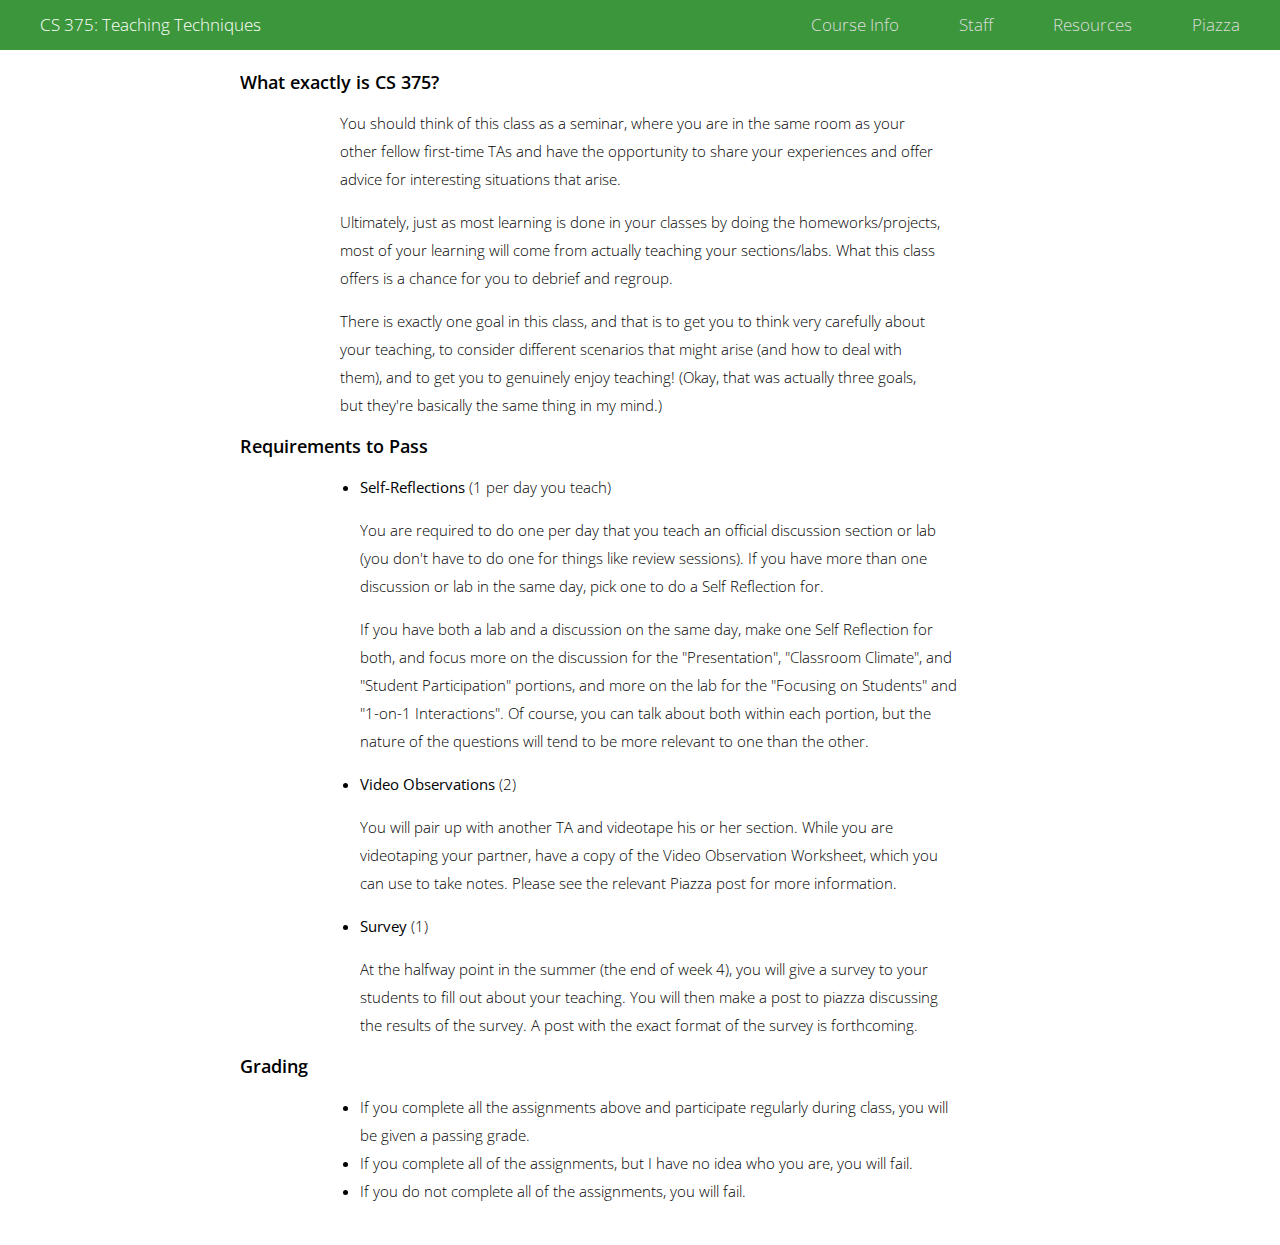
==== about.html @ 30a0eb69 "first commit" ====
<!DOCTYPE html>
<html>
<head>
    <title>About | CS 375 Summer 2016</title>
    <meta charset="UTF-8">
    <meta name="description" content="Computer Science 375: Teaching Techniques for Computer Science">
    <meta name="keywords" content="CS375, Computer Science, CS, 375, Teaching Techniques, Victor Huang, Berkeley, EECS">

    <link href="https://fonts.googleapis.com/css?family=Open+Sans:300,400,600" rel="stylesheet" type="text/css">
    <link rel="icon" type="image/png" href="assets/images/nyancat.gif">

    <link rel="stylesheet" type="text/css" href="assets/css/common.css">
    <link rel="stylesheet" type="text/css" href="assets/css/about.css">
</head>
<body>
    <div id="navbar">
        <a href="index.html"><div class="navitem left left-small">CS 375</div></a>
        <a href="index.html"><div class="navitem left left-large">CS 375: Teaching Techniques</div></a>
        <a href="http://piazza.com/berkeley/summer2016/cs375"><div class="navitem right">Piazza</div></a>
        <a href="resources.html"><div class="navitem right">Resources</div></a>
        <a href="staff.html"><div class="navitem right">Staff</div></a>
        <a href="about.html"><div class="navitem right">Course Info</div></a>
    </div>
    <div id="content">
        <div class="segment">
            <div class="segmenttitle">What exactly is CS 375?</div>
            <div class="text">
                You should think of this class as a seminar, where you are in the same room as your other fellow first-time TAs and have the opportunity to share your experiences and offer advice for interesting situations that arise.
            </div>
            <div class="text">
                Ultimately, just as most learning is done in your classes by doing the homeworks/projects, most of your learning will come from actually teaching your sections/labs. What this class offers is a chance for you to debrief and regroup.
            </div>
            <div class="text">
                There is exactly one goal in this class, and that is to get you to think very carefully about your teaching, to consider different scenarios that might arise (and how to deal with them), and to get you to genuinely enjoy teaching! (Okay, that was actually three goals, but they're basically the same thing in my mind.)
            </div>
            <div class="segmenttitle">Requirements to Pass</div>
            <ul class="text">
                <li><b>Self-Reflections</b> (1 per day you teach)</li>
                <div class="text">
                    You are required to do one per day that you teach an official discussion section or lab (you don't have to do one for things like review sessions). If you have more than one discussion or lab in the same day, pick one to do a Self Reflection for.
                </div>
                <div class="text">
                    If you have both a lab and a discussion on the same day, make one Self Reflection for both, and focus more on the discussion for the "Presentation", "Classroom Climate", and "Student Participation" portions, and more on the lab for the "Focusing on Students" and "1-on-1 Interactions". Of course, you can talk about both within each portion, but the nature of the questions will tend to be more relevant to one than the other.
                </div>
                <li><b>Video Observations</b> (2)</li>
                <div class="text">
                    You will pair up with another TA and videotape his or her section. While you are videotaping your partner, have a copy of the Video Observation Worksheet, which you can use to take notes. Please see the relevant Piazza post for more information.
                </div>
                <li><b>Survey</b> (1)</li>
                <div class="text">
                    At the halfway point in the summer (the end of week 4), you will give a survey to your students to fill out about your teaching. You will then make a post to piazza discussing the results of the survey. A post with the exact format of the survey is forthcoming.
                </div>
            </ul>
            <div class="segmenttitle">Grading</div>
            <ul class="text">
                <li>If you complete all the assignments above and participate regularly during class, you will be given a passing grade.</li>
                <li>If you complete all of the assignments, but I have no idea who you are, you will fail.</li>
                <li>If you do not complete all of the assignments, you will fail.</li>
            </ul>
        </div>
    </div>
</body>
</html>
---- assets/css/common.css ----
body {
    font-family: Open Sans, Helvetica, Arial, sans-serif;
    margin: 0;
}
a {
    text-decoration: none;
    color: rgba(0, 128, 0, 0.7);
}
a:hover {
    color: rgba(0, 128, 0, 0.5);
}
#navbar {
    position: fixed;
    top: 0;
    padding: 15px 0px;
    width: 100%;
    background-color: rgba(60, 150, 60, 1.0);
    line-height: 20px;
}
#navbar a {
    color: #DDD;
}
#navbar a:hover {
    color: white;
}
.navitem {
    display: inline-block;
    text-align: center;
    font-size: 17px;
    margin: 0 40px;
    font-weight: 300;
}
.left {
    color: white;
}
.left-small {
    display: none;
}
@media (max-width: 850px) {
    .left-small {
        display: inline-block;
    }
    .left-large {
        display: none;
    }
}
.right {
    float: right;
    margin-left: 20px;
}
#content {
    margin: 50px 40px 40px;
}
.segment {
    margin-top: 20px;
    padding-top: 20px;
}
.segment ~ .segment {
    border-top: 2px solid rgba(0, 128, 0, 0.5);
}
.segmenttitle {
    font-size: 18px;
    font-weight: 600;
    margin-bottom: 10px;
}
.text {
    font-size: 15px;
    line-height: 24px;
    font-weight: 300;
    margin-top: 10px;
}
.code {
    margin: 0 30px;
    background-color: #EEE;
    padding: 5px 15px 10px;
    border-radius: 2px;
}
.codeindent {
    margin-left: 30px;
}
---- assets/css/about.css ----
table {
    margin: 20px 0;
    width: 100%;
}
table, th, td {
    border: 1px solid black;
    border-collapse: collapse;
}
td {
    font-size: 14px;
    line-height: 24px;
    font-weight: 300;
    text-align: center;
    min-width: 100px;
}
#grading-bins td {
    min-width: 0px;
}
#grade-breakdown > tbody > tr:nth-child(2n+1) {
    background-color: #EEE;
}
#grade-breakdown > tbody > tr:nth-child(5) {
    background-color: #BBB;
}
#letter-grades td {
    min-width: 0px;
}
.text {
    max-width: 600px;
    margin: 15px auto;
    line-height: 28px;
}
.segmenttitle {
    max-width: 800px;
    margin: 0 auto 10px;
}
.redtext {
    color: red;
}
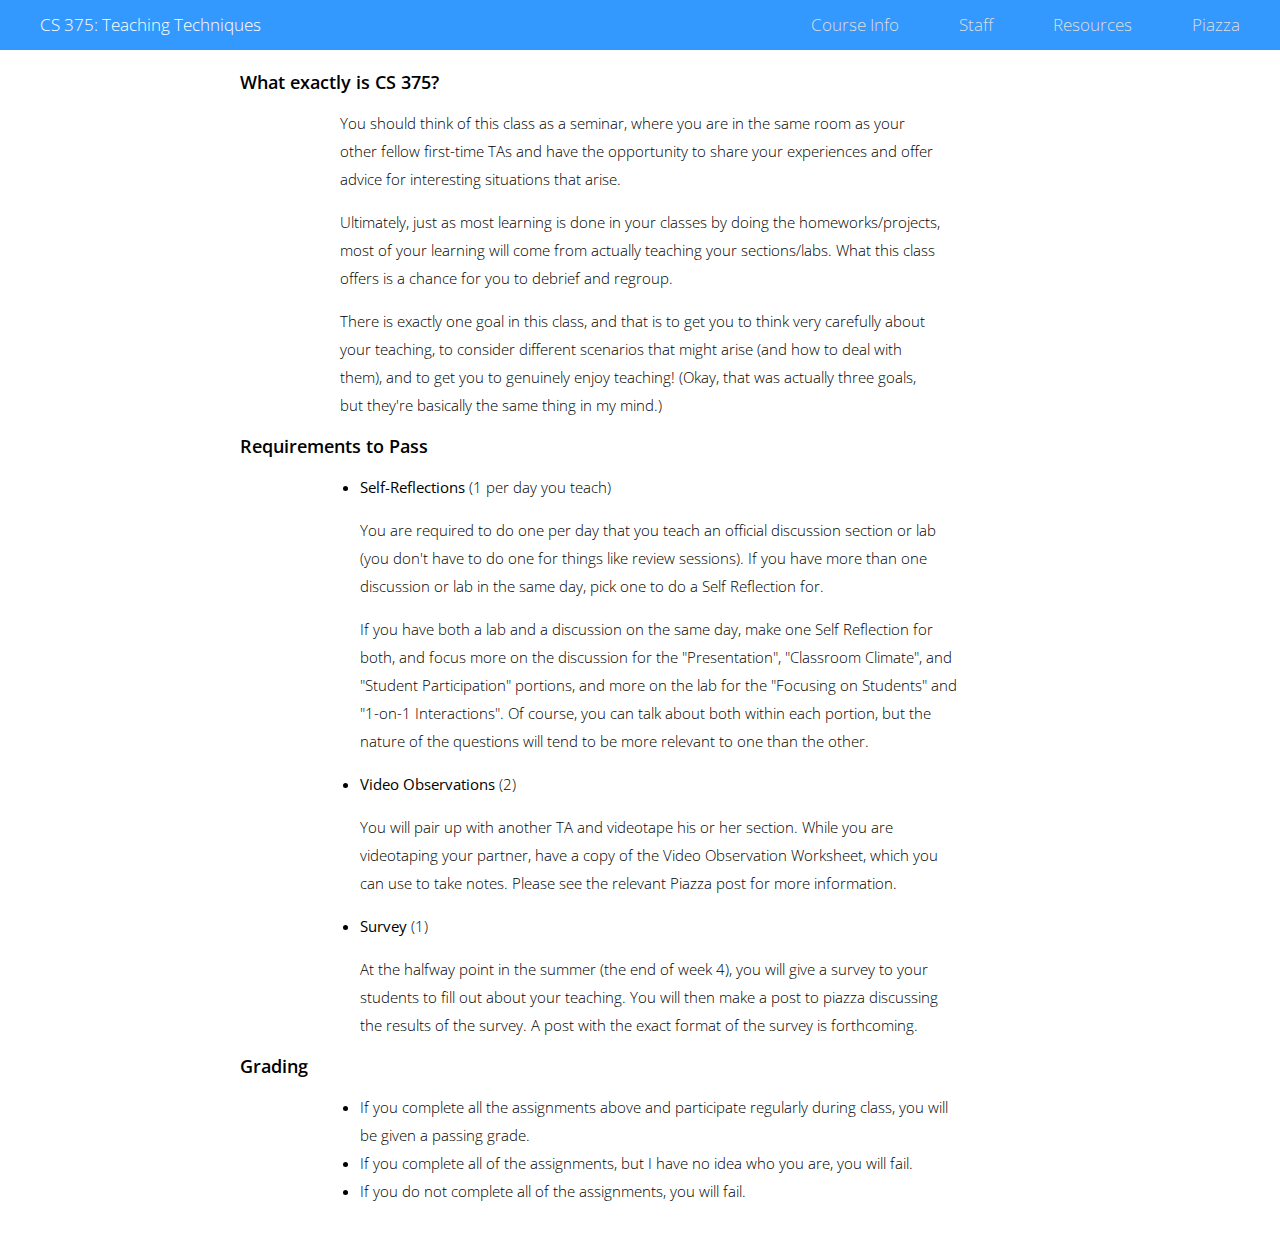
==== commit 419b60d6: "updated calendar, changed colors, added more staff pictures" ====
--- a/about.html
+++ b/about.html
@@ -1,7 +1,7 @@
 <!DOCTYPE html>
 <html>
 <head>
-    <title>About | CS 375 Summer 2016</title>
+    <title>About | CS 375 Summer 2017</title>
     <meta charset="UTF-8">
     <meta name="description" content="Computer Science 375: Teaching Techniques for Computer Science">
     <meta name="keywords" content="CS375, Computer Science, CS, 375, Teaching Techniques, Victor Huang, Berkeley, EECS">
@@ -61,7 +61,3 @@
     </div>
 </body>
 </html>
-
-
-
-
--- a/assets/css/common.css
+++ b/assets/css/common.css
@@ -4,17 +4,17 @@
 }
 a {
     text-decoration: none;
-    color: rgba(0, 128, 0, 0.7);
+    color: rgba(51, 153, 255, 0.7);
 }
 a:hover {
-    color: rgba(0, 128, 0, 0.5);
+    color: rgba(51, 153, 255, 1.0);
 }
 #navbar {
     position: fixed;
     top: 0;
     padding: 15px 0px;
     width: 100%;
-    background-color: rgba(60, 150, 60, 1.0);
+    background-color: rgba(51, 153, 255, 1.0);
     line-height: 20px;
 }
 #navbar a {
@@ -56,7 +56,7 @@
     padding-top: 20px;
 }
 .segment ~ .segment {
-    border-top: 2px solid rgba(0, 128, 0, 0.5);
+    border-top: 2px solid rgba(51, 153, 255, 0.5);
 }
 .segmenttitle {
     font-size: 18px;
